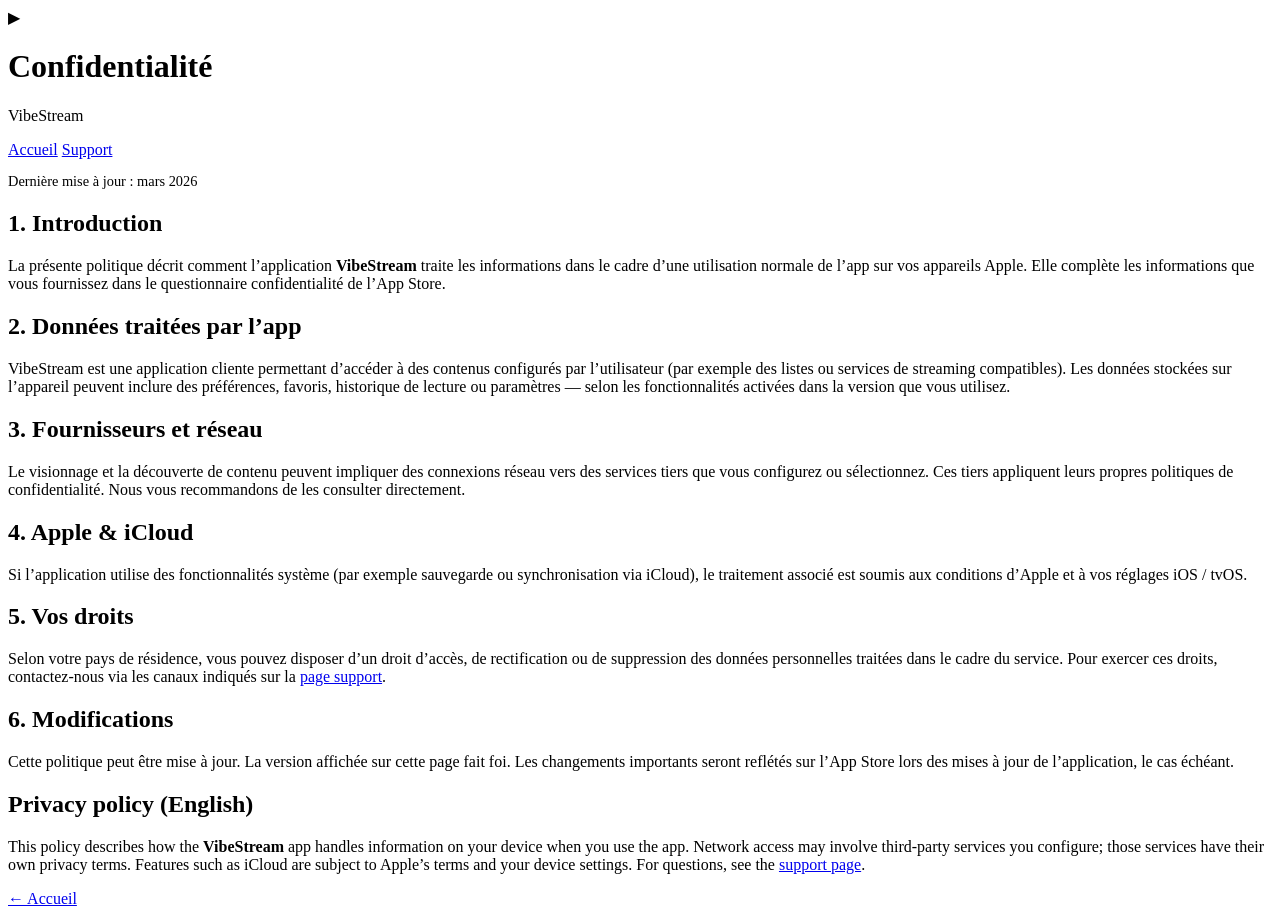
==== vibestream/privacy.html @ 85839a32 "Create privacy.html" ====
<!DOCTYPE html>
<html lang="fr">
  <head>
    <meta charset="utf-8" />
    <meta name="viewport" content="width=device-width, initial-scale=1" />
    <title>Politique de confidentialité — VibeStream</title>
    <meta
      name="description"
      content="Politique de confidentialité de l’application VibeStream."
    />
    <link rel="stylesheet" href="assets/site.css" />
  </head>
  <body>
    <div class="wrap">
      <header>
        <div class="brand">
          <div class="brand-icon" aria-hidden="true">▶</div>
          <div>
            <h1>Confidentialité</h1>
            <p class="sub">VibeStream</p>
          </div>
        </div>
        <nav class="links" aria-label="Navigation">
          <a href="index.html">Accueil</a>
          <a href="support.html">Support</a>
        </nav>
      </header>
      <main>
        <p style="font-size: 0.9rem; color: var(--muted)">
          Dernière mise à jour : mars 2026
        </p>
        <h2>1. Introduction</h2>
        <p>
          La présente politique décrit comment l’application <strong>VibeStream</strong>
          traite les informations dans le cadre d’une utilisation normale de l’app sur vos
          appareils Apple. Elle complète les informations que vous fournissez dans le
          questionnaire confidentialité de l’App Store.
        </p>
        <h2>2. Données traitées par l’app</h2>
        <p>
          VibeStream est une application cliente permettant d’accéder à des contenus
          configurés par l’utilisateur (par exemple des listes ou services de streaming
          compatibles). Les données stockées sur l’appareil peuvent inclure des
          préférences, favoris, historique de lecture ou paramètres — selon les
          fonctionnalités activées dans la version que vous utilisez.
        </p>
        <h2>3. Fournisseurs et réseau</h2>
        <p>
          Le visionnage et la découverte de contenu peuvent impliquer des connexions
          réseau vers des services tiers que vous configurez ou sélectionnez. Ces tiers
          appliquent leurs propres politiques de confidentialité. Nous vous recommandons
          de les consulter directement.
        </p>
        <h2>4. Apple &amp; iCloud</h2>
        <p>
          Si l’application utilise des fonctionnalités système (par exemple sauvegarde ou
          synchronisation via iCloud), le traitement associé est soumis aux conditions
          d’Apple et à vos réglages iOS / tvOS.
        </p>
        <h2>5. Vos droits</h2>
        <p>
          Selon votre pays de résidence, vous pouvez disposer d’un droit d’accès, de
          rectification ou de suppression des données personnelles traitées dans le cadre
          du service. Pour exercer ces droits, contactez-nous via les canaux indiqués sur
          la <a href="support.html">page support</a>.
        </p>
        <h2>6. Modifications</h2>
        <p>
          Cette politique peut être mise à jour. La version affichée sur cette page fait
          foi. Les changements importants seront reflétés sur l’App Store lors des mises
          à jour de l’application, le cas échéant.
        </p>
        <h2>Privacy policy (English)</h2>
        <p>
          This policy describes how the <strong>VibeStream</strong> app handles
          information on your device when you use the app. Network access may involve
          third-party services you configure; those services have their own privacy
          terms. Features such as iCloud are subject to Apple’s terms and your device
          settings. For questions, see the <a href="support.html">support page</a>.
        </p>
      </main>
      <footer>
        <p><a href="index.html">← Accueil</a></p>
      </footer>
    </div>
  </body>
</html>
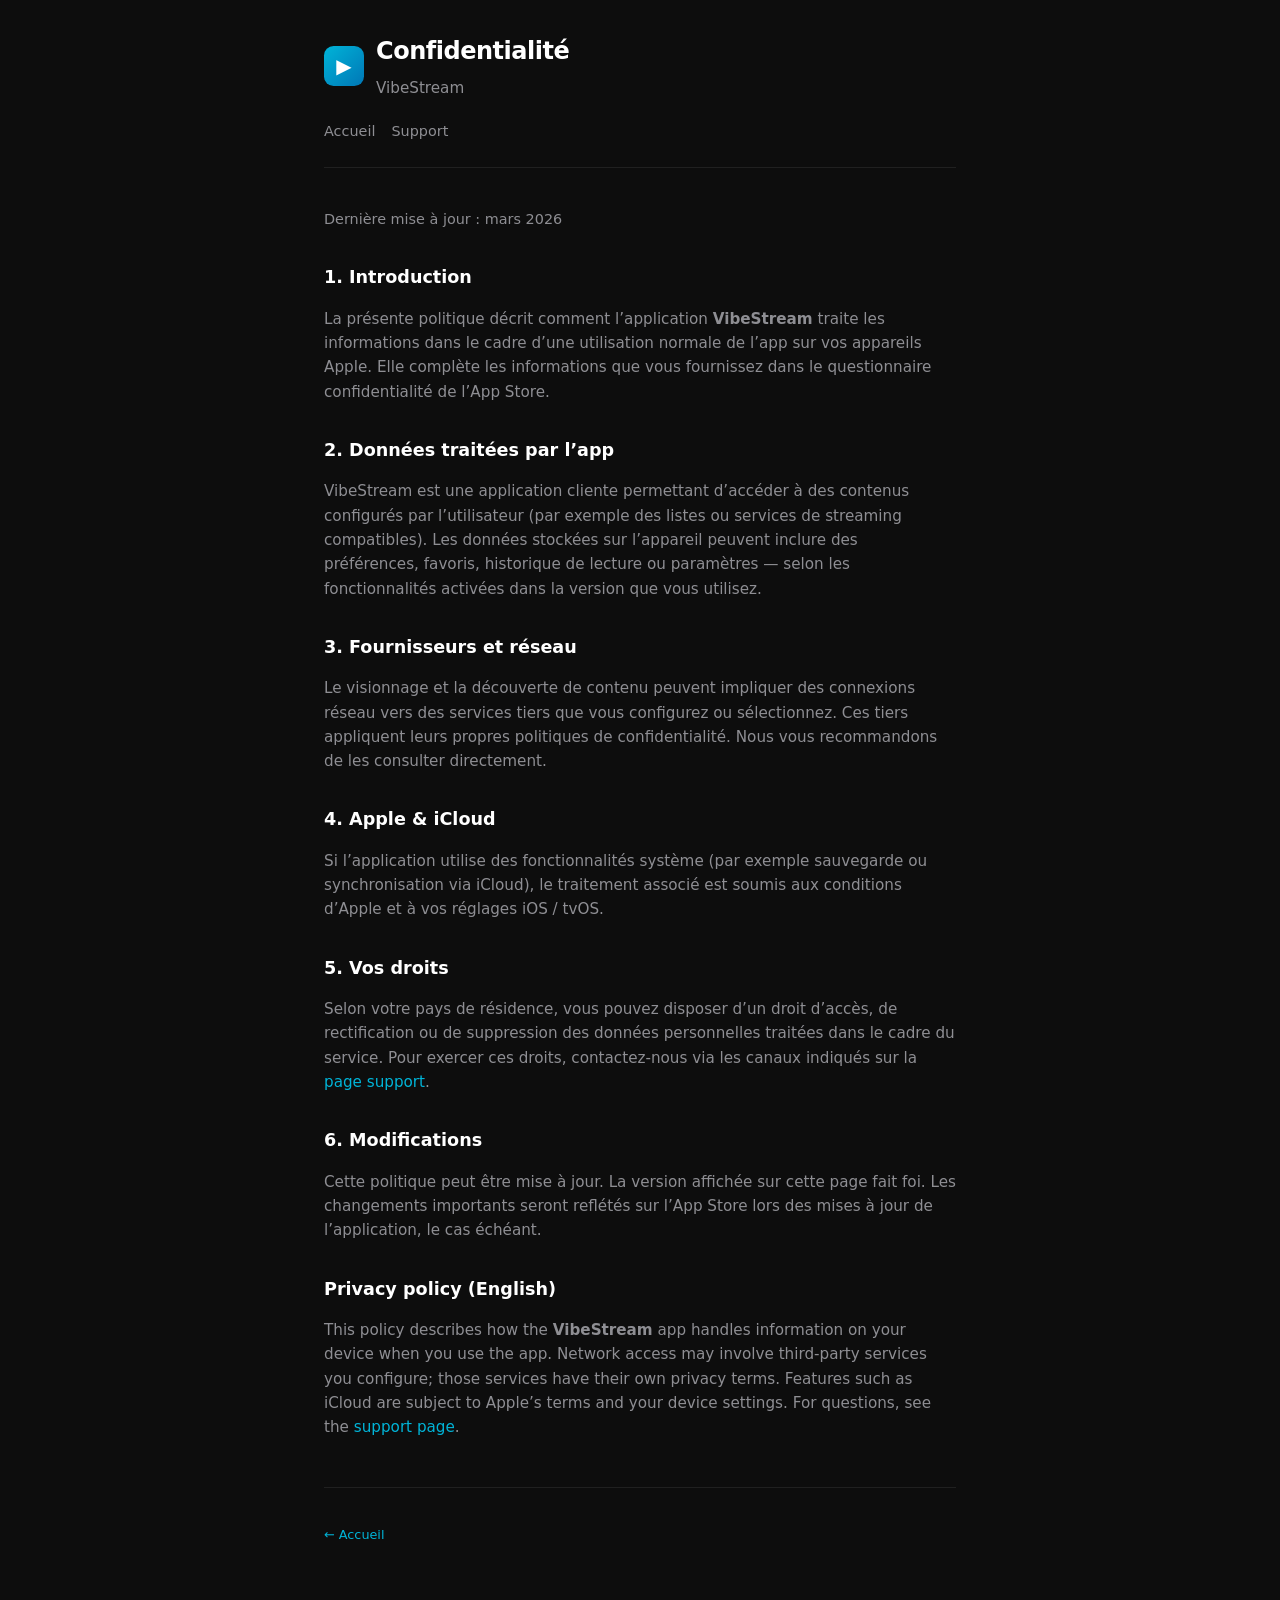
==== commit 847b391f: "Update privacy.html" ====
--- a/vibestream/privacy.html
+++ b/vibestream/privacy.html
@@ -8,7 +8,7 @@
       name="description"
       content="Politique de confidentialité de l’application VibeStream."
     />
-    <link rel="stylesheet" href="assets/site.css" />
+    <link rel="stylesheet" href="/vibestream/assets/site.css" />
   </head>
   <body>
     <div class="wrap">
@@ -21,8 +21,8 @@
           </div>
         </div>
         <nav class="links" aria-label="Navigation">
-          <a href="index.html">Accueil</a>
-          <a href="support.html">Support</a>
+          <a href="/vibestream/">Accueil</a>
+          <a href="/vibestream/support.html">Support</a>
         </nav>
       </header>
       <main>
@@ -62,7 +62,7 @@
           Selon votre pays de résidence, vous pouvez disposer d’un droit d’accès, de
           rectification ou de suppression des données personnelles traitées dans le cadre
           du service. Pour exercer ces droits, contactez-nous via les canaux indiqués sur
-          la <a href="support.html">page support</a>.
+          la <a href="/vibestream/support.html">page support</a>.
         </p>
         <h2>6. Modifications</h2>
         <p>
@@ -76,11 +76,11 @@
           information on your device when you use the app. Network access may involve
           third-party services you configure; those services have their own privacy
           terms. Features such as iCloud are subject to Apple’s terms and your device
-          settings. For questions, see the <a href="support.html">support page</a>.
+          settings. For questions, see the <a href="/vibestream/support.html">support page</a>.
         </p>
       </main>
       <footer>
-        <p><a href="index.html">← Accueil</a></p>
+        <p><a href="/vibestream/">← Accueil</a></p>
       </footer>
     </div>
   </body>
--- a/vibestream/assets/site.css
+++ b/vibestream/assets/site.css
@@ -0,0 +1,134 @@
+:root {
+  --bg: #0d0d0d;
+  --card: #1e1e1e;
+  --text: #ffffff;
+  --muted: #8e8e93;
+  --accent: #00b4d8;
+  --accent-deep: #0077b6;
+  --warn: #ff6b35;
+}
+
+* {
+  box-sizing: border-box;
+}
+
+html {
+  scroll-behavior: smooth;
+}
+
+body {
+  margin: 0;
+  min-height: 100vh;
+  font-family: system-ui, -apple-system, "Segoe UI", Roboto, sans-serif;
+  background: var(--bg);
+  color: var(--text);
+  line-height: 1.6;
+}
+
+a {
+  color: var(--accent);
+  text-decoration: none;
+}
+
+a:hover {
+  text-decoration: underline;
+}
+
+.wrap {
+  max-width: 42rem;
+  margin: 0 auto;
+  padding: 2rem 1.25rem 4rem;
+}
+
+header {
+  margin-bottom: 2.5rem;
+  padding-bottom: 1.5rem;
+  border-bottom: 1px solid rgba(255, 255, 255, 0.08);
+}
+
+.brand {
+  display: flex;
+  align-items: center;
+  gap: 0.75rem;
+  margin-bottom: 0.5rem;
+}
+
+.brand-icon {
+  width: 2.5rem;
+  height: 2.5rem;
+  border-radius: 0.6rem;
+  background: linear-gradient(135deg, var(--accent), var(--accent-deep));
+  display: grid;
+  place-items: center;
+  font-size: 1.25rem;
+}
+
+h1 {
+  font-size: 1.5rem;
+  font-weight: 700;
+  letter-spacing: -0.02em;
+  margin: 0;
+}
+
+.sub {
+  color: var(--muted);
+  font-size: 0.95rem;
+  margin: 0.35rem 0 0;
+}
+
+nav.links {
+  margin-top: 1.25rem;
+  display: flex;
+  flex-wrap: wrap;
+  gap: 1rem;
+  font-size: 0.9rem;
+}
+
+nav.links a {
+  color: var(--muted);
+}
+
+nav.links a:hover {
+  color: var(--accent);
+}
+
+main h2 {
+  font-size: 1.1rem;
+  font-weight: 600;
+  margin: 2rem 0 0.75rem;
+  color: var(--text);
+}
+
+main p,
+main li {
+  color: var(--muted);
+  font-size: 0.95rem;
+}
+
+main ul {
+  padding-left: 1.25rem;
+}
+
+.card {
+  background: var(--card);
+  border-radius: 0.75rem;
+  padding: 1.25rem 1.35rem;
+  margin-top: 1rem;
+  border: 1px solid rgba(255, 255, 255, 0.06);
+}
+
+footer {
+  margin-top: 3rem;
+  padding-top: 1.5rem;
+  border-top: 1px solid rgba(255, 255, 255, 0.08);
+  font-size: 0.8rem;
+  color: var(--muted);
+}
+
+.lang-note {
+  font-size: 0.85rem;
+  color: var(--muted);
+  margin-top: 2rem;
+  padding-top: 1rem;
+  border-top: 1px dashed rgba(255, 255, 255, 0.1);
+}
